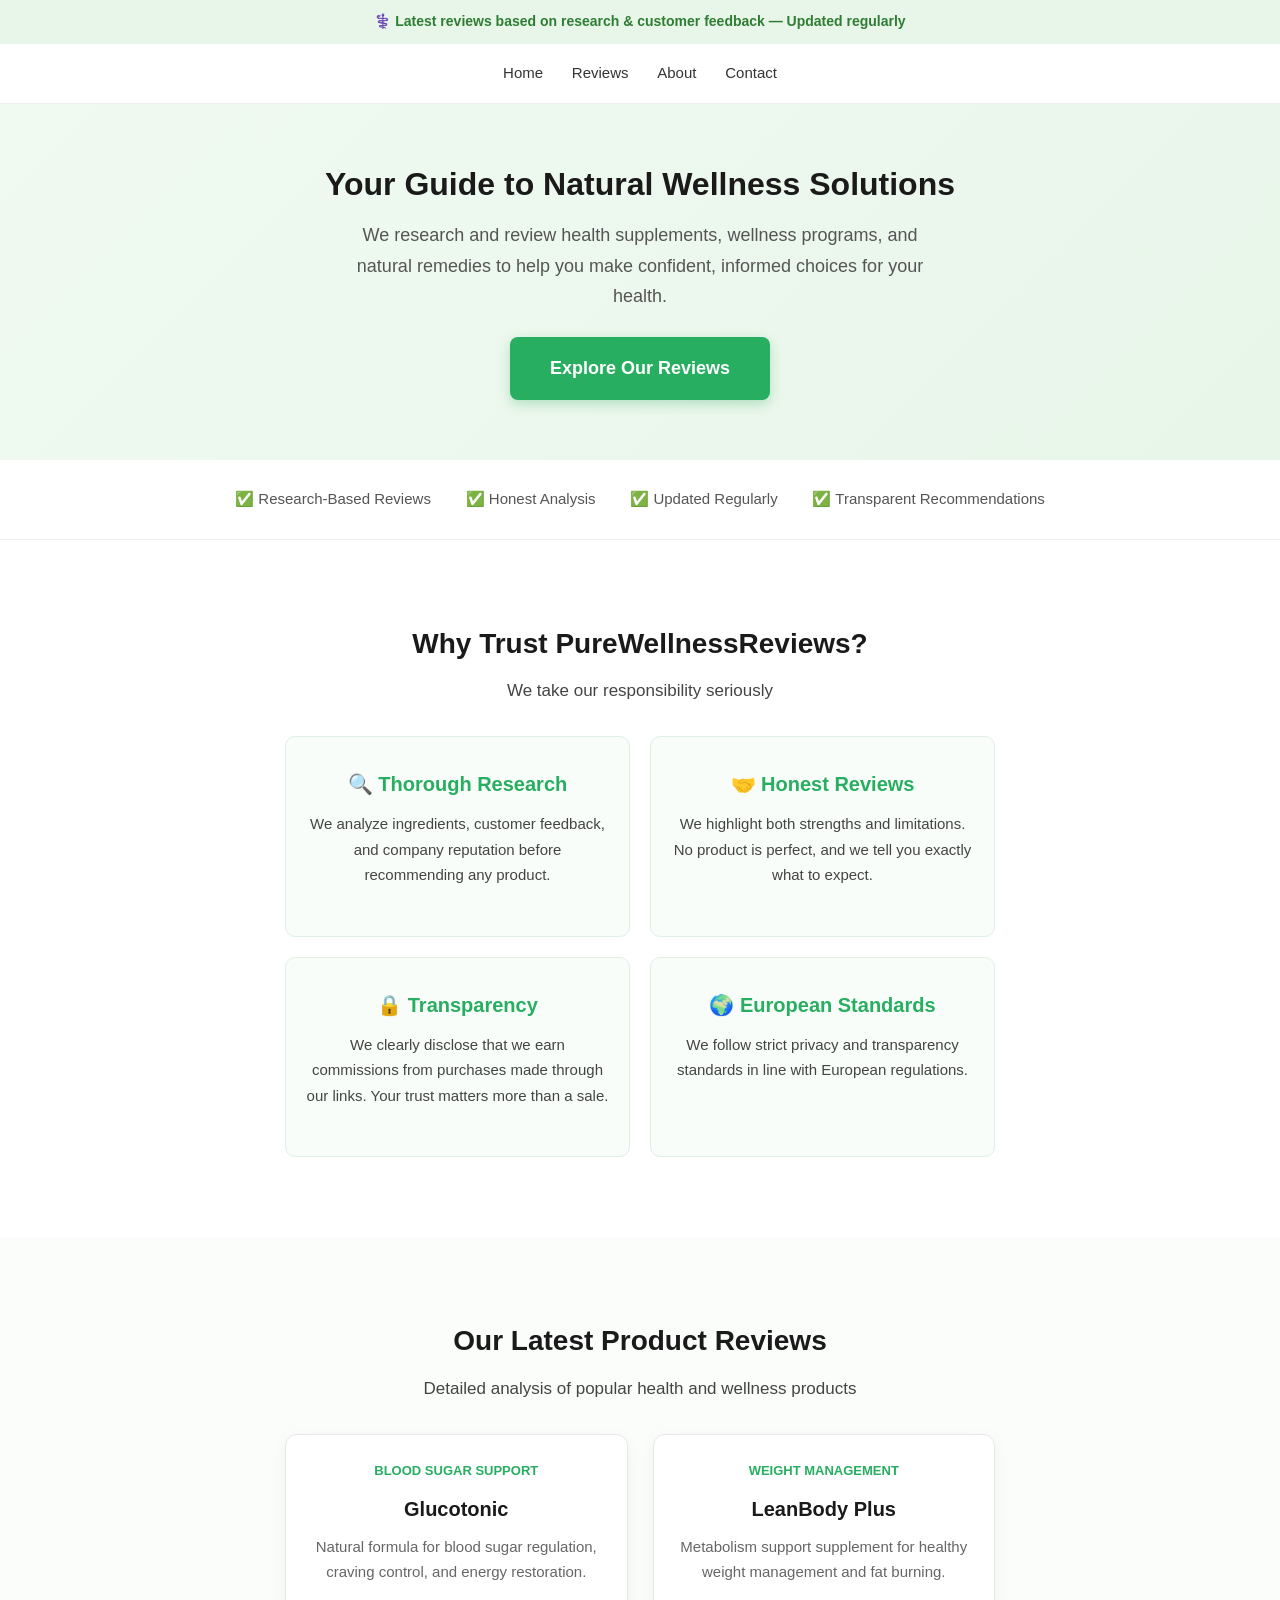
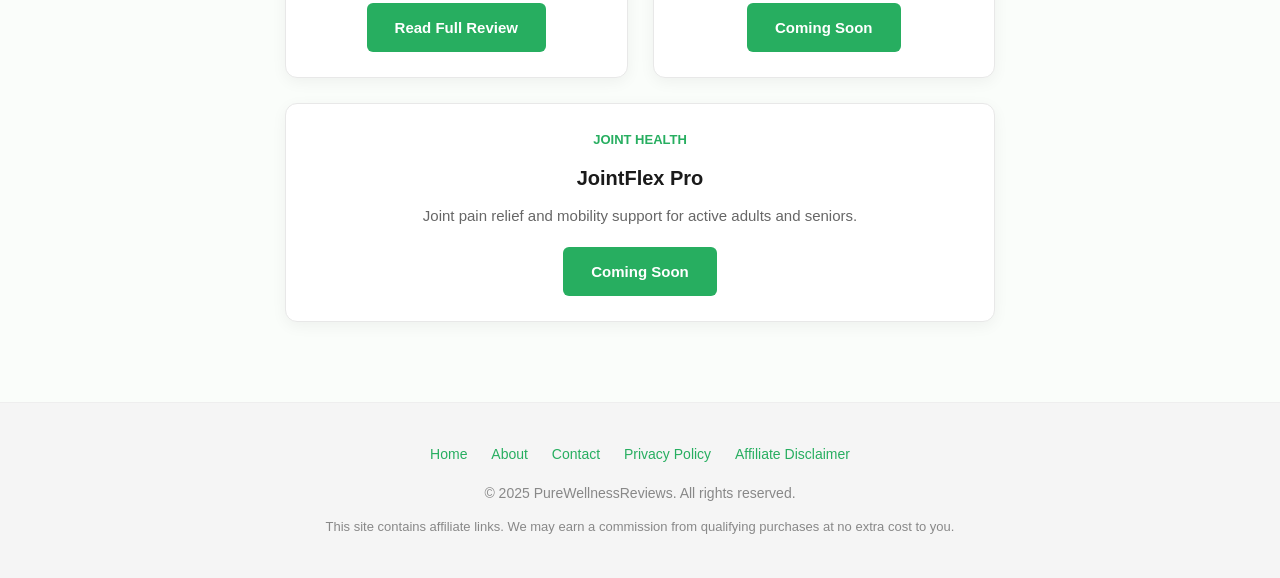
==== index.html @ f2af6d1e "Initial website setup" ====
<!DOCTYPE html>
<html lang="en">
<head>
    <meta charset="UTF-8">
    <meta name="viewport" content="width=device-width, initial-scale=1.0">
    <title>PureWellnessReviews | Honest Health & Wellness Product Reviews</title>
    <meta name="description" content="Honest, research-based reviews of health supplements, wellness products, and natural remedies. Helping you make informed decisions for better health.">
    <link rel="stylesheet" href="style.css">
</head>
<body>
    <div class="announcement-bar">
        ⚕️ Latest reviews based on research & customer feedback — Updated regularly
    </div>
    <nav class="navbar">
        <a href="index.html">Home</a>
        <a href="#reviews">Reviews</a>
        <a href="about.html">About</a>
        <a href="contact.html">Contact</a>
    </nav>
    <section class="hero">
        <h1>Your Guide to Natural Wellness Solutions</h1>
        <p>We research and review health supplements, wellness programs, and natural remedies to help you make confident, informed choices for your health.</p>
        <a href="#reviews" class="cta-button">Explore Our Reviews</a>
    </section>
    <div class="trust-bar">
        <span>✅ Research-Based Reviews</span>
        <span>✅ Honest Analysis</span>
        <span>✅ Updated Regularly</span>
        <span>✅ Transparent Recommendations</span>
    </div>
    <section class="section section-white">
        <div class="container">
            <h2 class="section-title">Why Trust PureWellnessReviews?</h2>
            <p class="section-subtitle">We take our responsibility seriously</p>
            <div class="benefits-grid">
                <div class="benefit-card">
                    <h3>🔍 Thorough Research</h3>
                    <p>We analyze ingredients, customer feedback, and company reputation before recommending any product.</p>
                </div>
                <div class="benefit-card">
                    <h3>🤝 Honest Reviews</h3>
                    <p>We highlight both strengths and limitations. No product is perfect, and we tell you exactly what to expect.</p>
                </div>
                <div class="benefit-card">
                    <h3>🔒 Transparency</h3>
                    <p>We clearly disclose that we earn commissions from purchases made through our links. Your trust matters more than a sale.</p>
                </div>
                <div class="benefit-card">
                    <h3>🌍 European Standards</h3>
                    <p>We follow strict privacy and transparency standards in line with European regulations.</p>
                </div>
            </div>
        </div>
    </section>
    <section class="section section-light" id="reviews">
        <div class="container">
            <h2 class="section-title">Our Latest Product Reviews</h2>
            <p class="section-subtitle">Detailed analysis of popular health and wellness products</p>
            <div class="product-grid">
                <div class="product-card">
                    <div class="category">Blood Sugar Support</div>
                    <h3>Glucotonic</h3>
                    <p>Natural formula for blood sugar regulation, craving control, and energy restoration.</p>
                    <a href="glucotonic-review.html" class="btn-small">Read Full Review</a>
                </div>
                <div class="product-card">
                    <div class="category">Weight Management</div>
                    <h3>LeanBody Plus</h3>
                    <p>Metabolism support supplement for healthy weight management and fat burning.</p>
                    <a href="#leanbody" class="btn-small">Coming Soon</a>
                </div>
                <div class="product-card">
                    <div class="category">Joint Health</div>
                    <h3>JointFlex Pro</h3>
                    <p>Joint pain relief and mobility support for active adults and seniors.</p>
                    <a href="#jointflex" class="btn-small">Coming Soon</a>
                </div>
            </div>
        </div>
    </section>
    <footer class="footer">
        <div class="footer-links">
            <a href="index.html">Home</a>
            <a href="about.html">About</a>
            <a href="contact.html">Contact</a>
            <a href="privacy.html">Privacy Policy</a>
            <a href="disclaimer.html">Affiliate Disclaimer</a>
        </div>
        <p>&copy; 2025 PureWellnessReviews. All rights reserved.</p>
        <p style="margin-top: 10px; font-size: 13px;">This site contains affiliate links. We may earn a commission from qualifying purchases at no extra cost to you.</p>
    </footer>
</body>
</html>
---- style.css ----
* {
    margin: 0;
    padding: 0;
    box-sizing: border-box;
}
body {
    font-family: Arial, Helvetica, sans-serif;
    background-color: #ffffff;
    color: #333333;
    line-height: 1.7;
    font-size: 17px;
}
.container {
    max-width: 750px;
    margin: 0 auto;
    padding: 20px;
}
.announcement-bar {
    background-color: #e8f5e9;
    color: #2e7d32;
    text-align: center;
    padding: 10px;
    font-size: 14px;
    font-weight: bold;
}
.navbar {
    background-color: #ffffff;
    border-bottom: 1px solid #eeeeee;
    padding: 15px 20px;
    text-align: center;
}
.navbar a {
    color: #333333;
    text-decoration: none;
    margin: 0 12px;
    font-size: 15px;
    font-weight: 500;
}
.navbar a:hover {
    color: #27ae60;
}
.hero {
    background: linear-gradient(135deg, #f0faf1, #e8f5e9);
    padding: 60px 20px;
    text-align: center;
}
.hero h1 {
    font-size: 32px;
    color: #1a1a1a;
    margin-bottom: 15px;
    line-height: 1.3;
}
.hero p {
    font-size: 18px;
    color: #555555;
    margin-bottom: 25px;
    max-width: 600px;
    margin-left: auto;
    margin-right: auto;
}
.cta-button {
    display: inline-block;
    background-color: #27ae60;
    color: #ffffff;
    padding: 16px 40px;
    font-size: 18px;
    font-weight: bold;
    text-decoration: none;
    border-radius: 8px;
    transition: background-color 0.3s;
    box-shadow: 0 4px 12px rgba(39, 174, 96, 0.3);
}
.cta-button:hover {
    background-color: #219a52;
}
.trust-bar {
    background-color: #ffffff;
    padding: 25px 20px;
    text-align: center;
    border-bottom: 1px solid #eeeeee;
}
.trust-bar span {
    margin: 0 15px;
    color: #555555;
    font-size: 15px;
}
.section-title {
    font-size: 28px;
    color: #1a1a1a;
    text-align: center;
    margin-bottom: 10px;
}
.section-subtitle {
    font-size: 17px;
    color: #777777;
    text-align: center;
    margin-bottom: 40px;
}
.benefits-grid {
    display: flex;
    flex-wrap: wrap;
    gap: 20px;
    margin-top: 30px;
}
.benefit-card {
    flex: 1 1 250px;
    background-color: #f9fdf9;
    border: 1px solid #e0f0e4;
    border-radius: 10px;
    padding: 30px 20px;
    text-align: center;
}
.benefit-card h3 {
    color: #27ae60;
    margin-bottom: 10px;
    font-size: 20px;
}
.benefit-card p {
    color: #555555;
    font-size: 15px;
}
.section {
    padding: 60px 20px;
}
.section-light {
    background-color: #fafdfa;
}
.section-white {
    background-color: #ffffff;
}
.section p {
    margin-bottom: 18px;
    color: #444444;
}
.testimonial {
    background-color: #ffffff;
    border-left: 4px solid #27ae60;
    padding: 20px 25px;
    margin: 20px 0;
    border-radius: 6px;
    box-shadow: 0 2px 8px rgba(0,0,0,0.05);
}
.testimonial p {
    font-style: italic;
    color: #555555;
    margin-bottom: 8px;
}
.testimonial .author {
    font-weight: bold;
    color: #333333;
    font-style: normal;
}
.faq-item {
    margin-bottom: 25px;
}
.faq-item h3 {
    font-size: 18px;
    color: #1a1a1a;
    margin-bottom: 8px;
}
.faq-item p {
    color: #555555;
}
.product-grid {
    display: flex;
    flex-wrap: wrap;
    gap: 25px;
    margin-top: 30px;
}
.product-card {
    flex: 1 1 280px;
    background-color: #ffffff;
    border: 1px solid #e8e8e8;
    border-radius: 12px;
    padding: 25px;
    text-align: center;
    box-shadow: 0 4px 15px rgba(0,0,0,0.05);
    transition: transform 0.3s;
}
.product-card:hover {
    transform: translateY(-3px);
}
.product-card h3 {
    color: #1a1a1a;
    margin-bottom: 8px;
    font-size: 20px;
}
.product-card .category {
    color: #27ae60;
    font-size: 13px;
    font-weight: bold;
    text-transform: uppercase;
    margin-bottom: 10px;
}
.product-card p {
    color: #666666;
    font-size: 15px;
    margin-bottom: 18px;
}
.product-card .btn-small {
    display: inline-block;
    background-color: #27ae60;
    color: #ffffff;
    padding: 12px 28px;
    text-decoration: none;
    border-radius: 6px;
    font-weight: bold;
    font-size: 15px;
}
.product-card .btn-small:hover {
    background-color: #219a52;
}
.footer {
    background-color: #f5f5f5;
    padding: 40px 20px;
    text-align: center;
    color: #888888;
    font-size: 14px;
    border-top: 1px solid #eeeeee;
}
.footer a {
    color: #27ae60;
    text-decoration: none;
    margin: 0 10px;
}
.footer a:hover {
    text-decoration: underline;
}
.footer-links {
    margin-bottom: 15px;
}
@media (max-width: 600px) {
    .hero h1 {
        font-size: 26px;
    }
    .hero p {
        font-size: 16px;
    }
    .section-title {
        font-size: 24px;
    }
    .navbar a {
        margin: 0 6px;
        font-size: 13px;
    }
    .trust-bar span {
        display: block;
        margin: 6px 0;
    }
    .cta-button {
        padding: 14px 30px;
        font-size: 16px;
    }
}
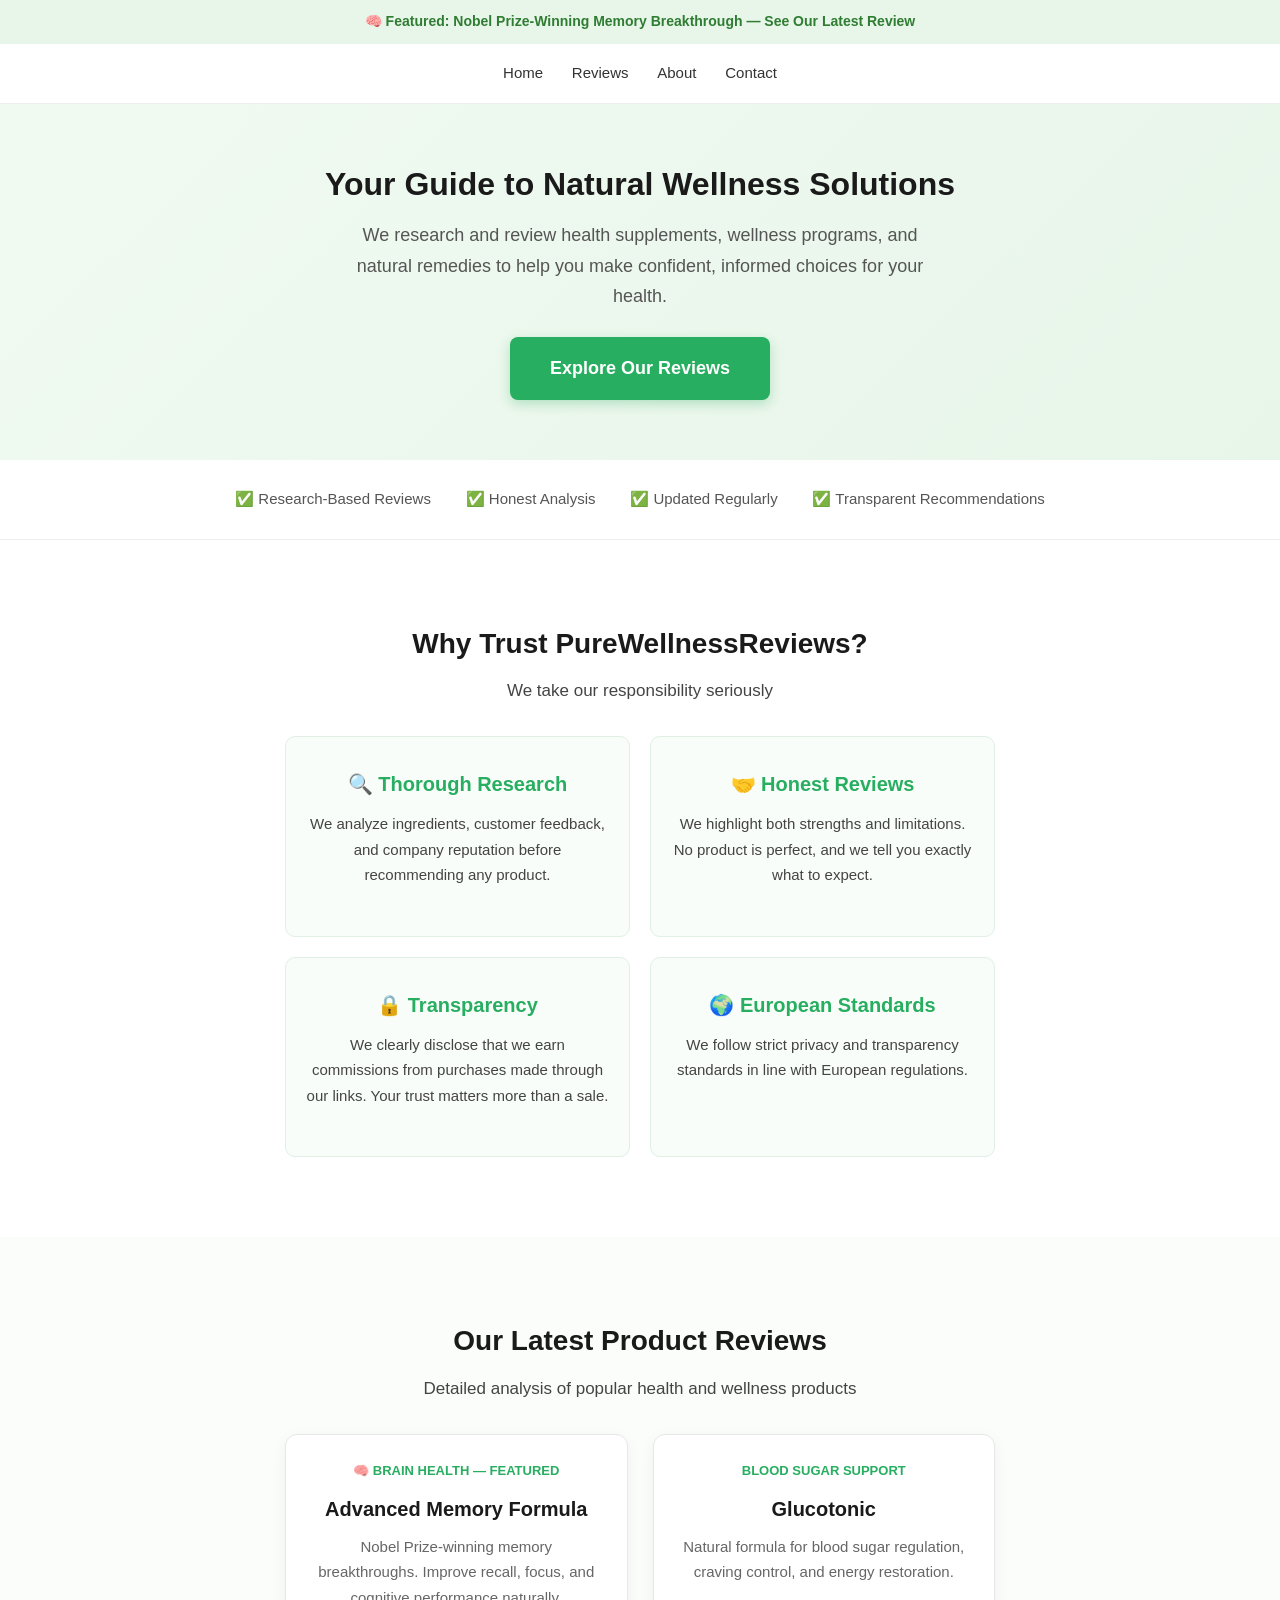
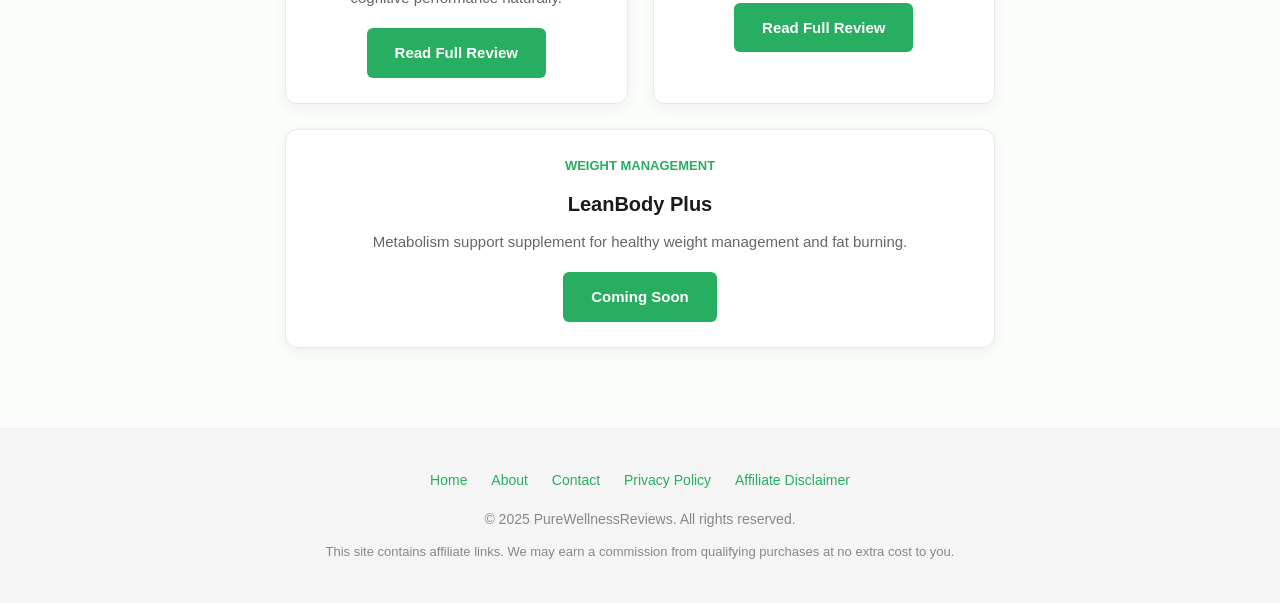
==== commit 3b3efb9d: "Added Advanced Memory Formula as featured product with real affiliate link" ====
--- a/index.html
+++ b/index.html
@@ -9,7 +9,7 @@
 </head>
 <body>
     <div class="announcement-bar">
-        ⚕️ Latest reviews based on research & customer feedback — Updated regularly
+        🧠 Featured: Nobel Prize-Winning Memory Breakthrough — See Our Latest Review
     </div>
     <nav class="navbar">
         <a href="index.html">Home</a>
@@ -58,6 +58,12 @@
             <p class="section-subtitle">Detailed analysis of popular health and wellness products</p>
             <div class="product-grid">
                 <div class="product-card">
+                    <div class="category">🧠 Brain Health — Featured</div>
+                    <h3>Advanced Memory Formula</h3>
+                    <p>Nobel Prize-winning memory breakthroughs. Improve recall, focus, and cognitive performance naturally.</p>
+                    <a href="memory-formula-review.html" class="btn-small">Read Full Review</a>
+                </div>
+                <div class="product-card">
                     <div class="category">Blood Sugar Support</div>
                     <h3>Glucotonic</h3>
                     <p>Natural formula for blood sugar regulation, craving control, and energy restoration.</p>
@@ -68,12 +74,6 @@
                     <h3>LeanBody Plus</h3>
                     <p>Metabolism support supplement for healthy weight management and fat burning.</p>
                     <a href="#leanbody" class="btn-small">Coming Soon</a>
-                </div>
-                <div class="product-card">
-                    <div class="category">Joint Health</div>
-                    <h3>JointFlex Pro</h3>
-                    <p>Joint pain relief and mobility support for active adults and seniors.</p>
-                    <a href="#jointflex" class="btn-small">Coming Soon</a>
                 </div>
             </div>
         </div>
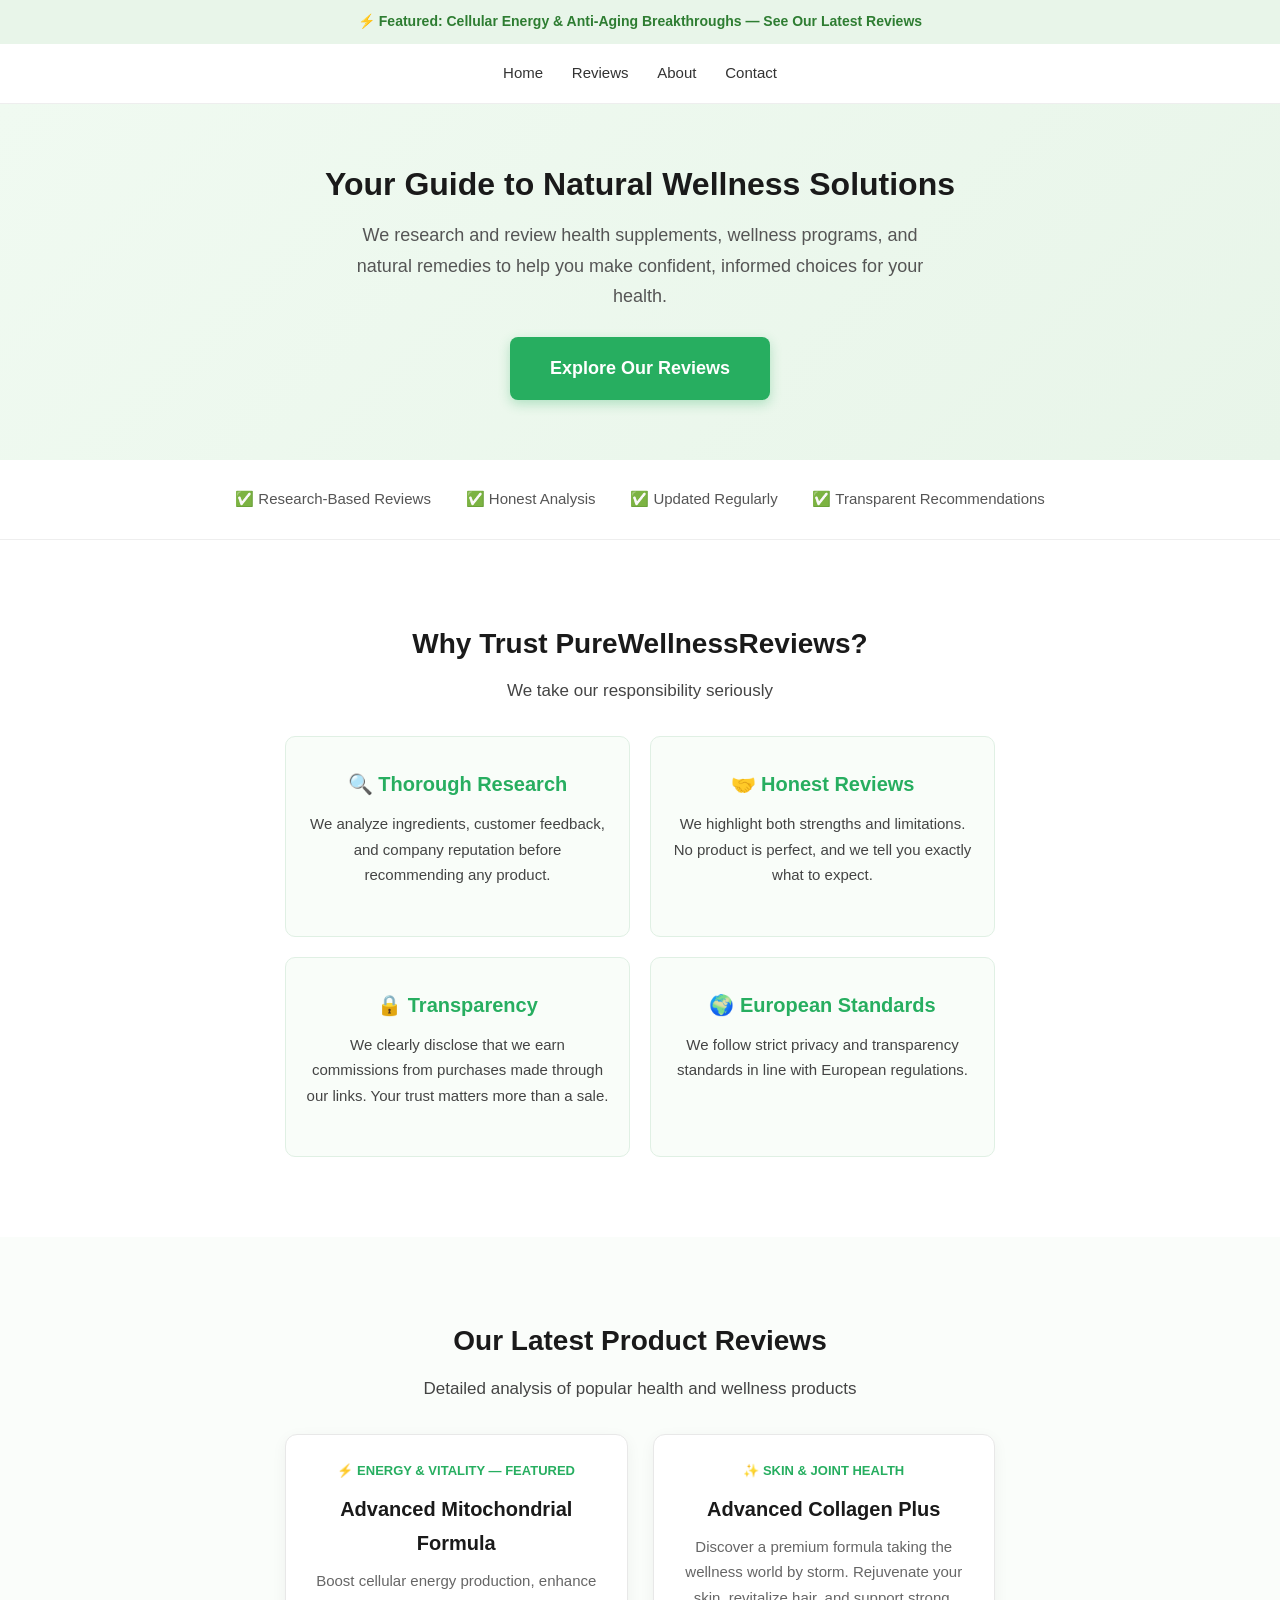
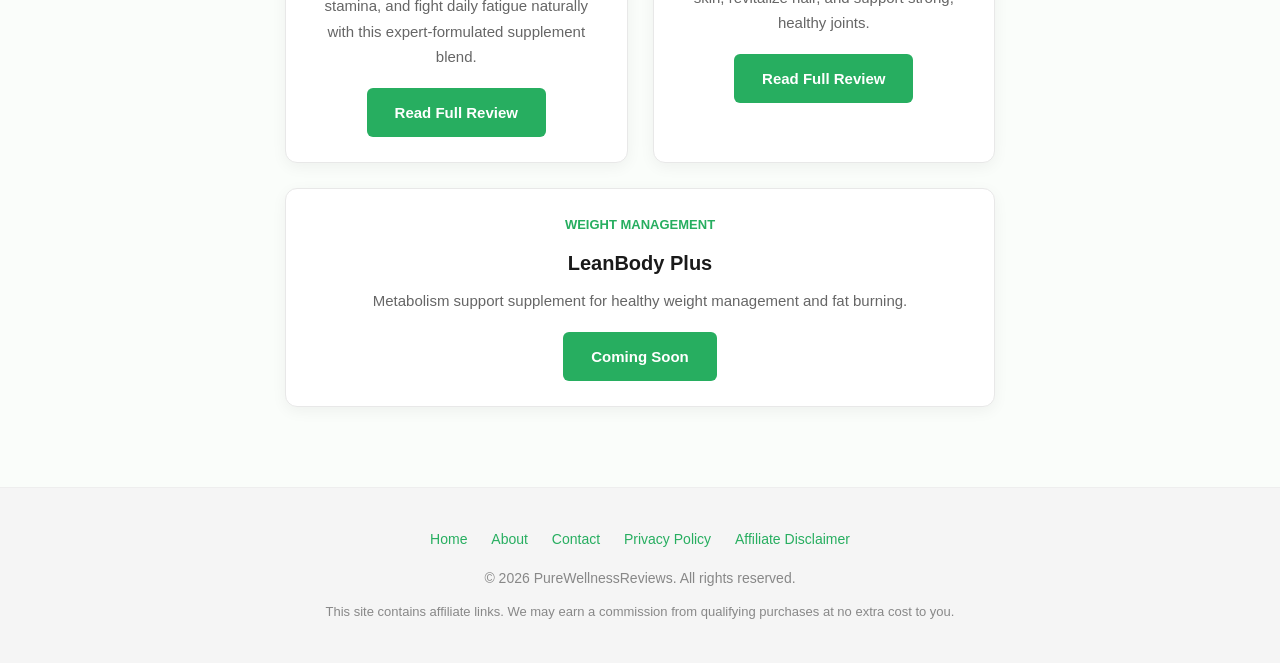
==== commit caa79468: "Update products and affiliate links" ====
--- a/index.html
+++ b/index.html
@@ -4,12 +4,12 @@
     <meta charset="UTF-8">
     <meta name="viewport" content="width=device-width, initial-scale=1.0">
     <title>PureWellnessReviews | Honest Health & Wellness Product Reviews</title>
-    <meta name="description" content="Honest, research-based reviews of health supplements, wellness products, and natural remedies. Helping you make informed decisions for better health.">
+    <meta name="description" content="Honest, research-backed reviews of health supplements, wellness products, and natural remedies. Helping you make informed decisions for better health.">
     <link rel="stylesheet" href="style.css">
 </head>
 <body>
     <div class="announcement-bar">
-        🧠 Featured: Nobel Prize-Winning Memory Breakthrough — See Our Latest Review
+        ⚡ Featured: Cellular Energy & Anti-Aging Breakthroughs — See Our Latest Reviews
     </div>
     <nav class="navbar">
         <a href="index.html">Home</a>
@@ -57,24 +57,31 @@
             <h2 class="section-title">Our Latest Product Reviews</h2>
             <p class="section-subtitle">Detailed analysis of popular health and wellness products</p>
             <div class="product-grid">
+                
+                <!-- Product 1: Advanced Mitochondrial Formula -->
                 <div class="product-card">
-                    <div class="category">🧠 Brain Health — Featured</div>
-                    <h3>Advanced Memory Formula</h3>
-                    <p>Nobel Prize-winning memory breakthroughs. Improve recall, focus, and cognitive performance naturally.</p>
+                    <div class="category">⚡ Energy & Vitality — Featured</div>
+                    <h3>Advanced Mitochondrial Formula</h3>
+                    <p>Boost cellular energy production, enhance stamina, and fight daily fatigue naturally with this expert-formulated supplement blend.</p>
                     <a href="memory-formula-review.html" class="btn-small">Read Full Review</a>
                 </div>
+
+                <!-- Product 2: Advanced Collagen Plus -->
                 <div class="product-card">
-                    <div class="category">Blood Sugar Support</div>
-                    <h3>Glucotonic</h3>
-                    <p>Natural formula for blood sugar regulation, craving control, and energy restoration.</p>
+                    <div class="category">✨ Skin & Joint Health</div>
+                    <h3>Advanced Collagen Plus</h3>
+                    <p>Discover a premium formula taking the wellness world by storm. Rejuvenate your skin, revitalize hair, and support strong, healthy joints.</p>
                     <a href="glucotonic-review.html" class="btn-small">Read Full Review</a>
                 </div>
+
+                <!-- Product 3: Weight Management Placeholder -->
                 <div class="product-card">
                     <div class="category">Weight Management</div>
                     <h3>LeanBody Plus</h3>
                     <p>Metabolism support supplement for healthy weight management and fat burning.</p>
                     <a href="#leanbody" class="btn-small">Coming Soon</a>
                 </div>
+
             </div>
         </div>
     </section>
@@ -86,7 +93,7 @@
             <a href="privacy.html">Privacy Policy</a>
             <a href="disclaimer.html">Affiliate Disclaimer</a>
         </div>
-        <p>&copy; 2025 PureWellnessReviews. All rights reserved.</p>
+        <p>&copy; 2026 PureWellnessReviews. All rights reserved.</p>
         <p style="margin-top: 10px; font-size: 13px;">This site contains affiliate links. We may earn a commission from qualifying purchases at no extra cost to you.</p>
     </footer>
 </body>
